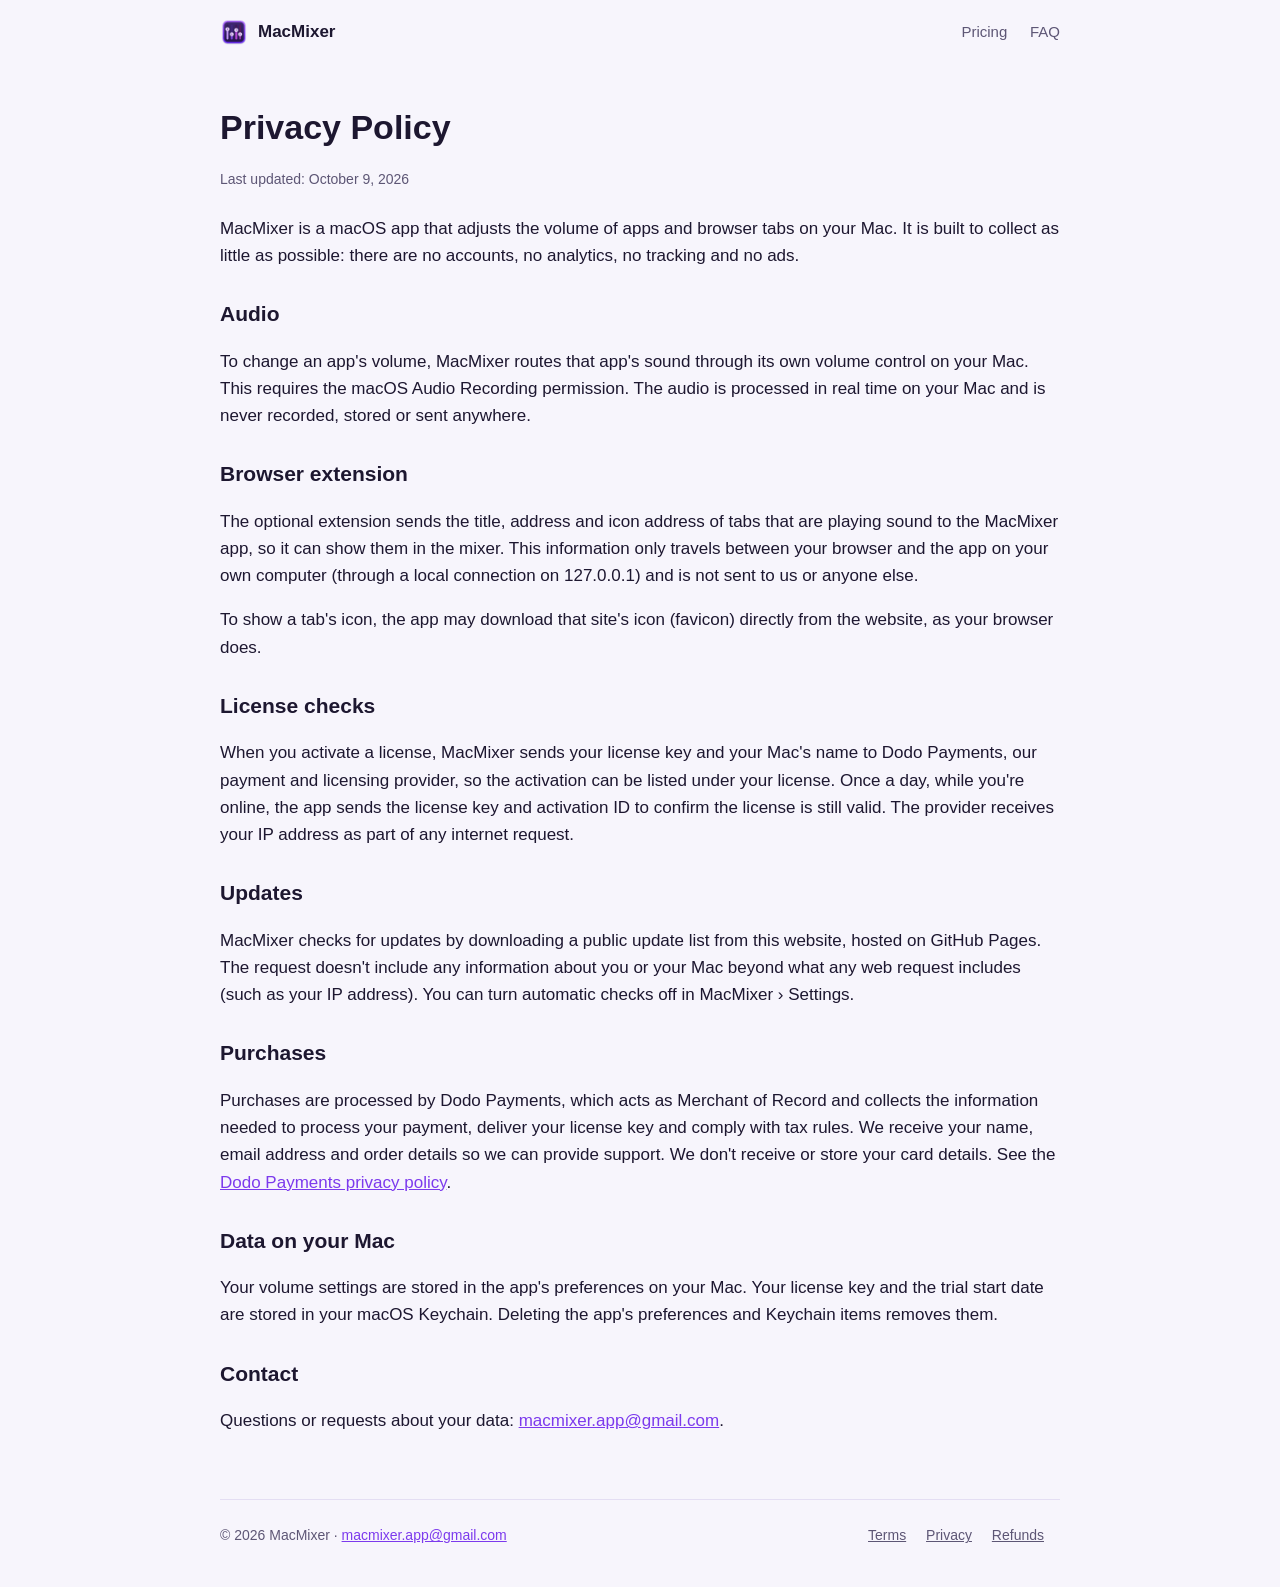
==== privacy.html @ a8a72b62 "Site do MacMixer" ====
<!doctype html>
<html lang="en">
<head>
  <meta charset="utf-8">
  <meta name="viewport" content="width=device-width, initial-scale=1">
  <title>Privacy Policy · MacMixer</title>
  <link rel="icon" type="image/png" sizes="32x32" href="assets/favicon-32.png">
  <link rel="stylesheet" href="assets/style.css">
</head>
<body>
  <div class="wrap">
    <header class="top">
      <a class="brand" href="./"><img src="assets/favicon-64.png" alt="">MacMixer</a>
      <nav>
        <a href="./#pricing">Pricing</a>
        <a href="./#faq">FAQ</a>
      </nav>
    </header>
    <main class="doc">
      <h1>Privacy Policy</h1>
      <p class="updated">Last updated: October 9, 2026</p>
      <p>MacMixer is a macOS app that adjusts the volume of apps and browser tabs on your Mac. It is built to collect as little as possible: there are no accounts, no analytics, no tracking and no ads.</p>

      <h2>Audio</h2>
      <p>To change an app's volume, MacMixer routes that app's sound through its own volume control on your Mac. This requires the macOS Audio Recording permission. The audio is processed in real time on your Mac and is never recorded, stored or sent anywhere.</p>

      <h2>Browser extension</h2>
      <p>The optional extension sends the title, address and icon address of tabs that are playing sound to the MacMixer app, so it can show them in the mixer. This information only travels between your browser and the app on your own computer (through a local connection on 127.0.0.1) and is not sent to us or anyone else.</p>
      <p>To show a tab's icon, the app may download that site's icon (favicon) directly from the website, as your browser does.</p>

      <h2>License checks</h2>
      <p>When you activate a license, MacMixer sends your license key and your Mac's name to Dodo Payments, our payment and licensing provider, so the activation can be listed under your license. Once a day, while you're online, the app sends the license key and activation ID to confirm the license is still valid. The provider receives your IP address as part of any internet request.</p>

      <h2>Updates</h2>
      <p>MacMixer checks for updates by downloading a public update list from this website, hosted on GitHub Pages. The request doesn't include any information about you or your Mac beyond what any web request includes (such as your IP address). You can turn automatic checks off in MacMixer › Settings.</p>

      <h2>Purchases</h2>
      <p>Purchases are processed by Dodo Payments, which acts as Merchant of Record and collects the information needed to process your payment, deliver your license key and comply with tax rules. We receive your name, email address and order details so we can provide support. We don't receive or store your card details. See the <a href="https://dodopayments.com/privacy-policy">Dodo Payments privacy policy</a>.</p>

      <h2>Data on your Mac</h2>
      <p>Your volume settings are stored in the app's preferences on your Mac. Your license key and the trial start date are stored in your macOS Keychain. Deleting the app's preferences and Keychain items removes them.</p>

      <h2>Contact</h2>
      <p>Questions or requests about your data: <a href="mailto:macmixer.app@gmail.com">macmixer.app@gmail.com</a>.</p>
    </main>
    <footer>
      <span>© 2026 MacMixer · <a href="mailto:macmixer.app@gmail.com">macmixer.app@gmail.com</a></span>
      <nav>
        <a href="terms.html">Terms</a>
        <a href="privacy.html">Privacy</a>
        <a href="refund.html">Refunds</a>
      </nav>
    </footer>
  </div>
</body>
</html>
---- assets/style.css ----
:root {
  --bg: #f7f5fc;
  --surface: #ffffff;
  --text: #1d1730;
  --muted: #5d5675;
  --line: #e4def3;
  --accent: #7c3aed;
  --accent-strong: #6425d6;
  --accent-soft: #efe7ff;
  --on-accent: #ffffff;
}

@media (prefers-color-scheme: dark) {
  :root {
    --bg: #120d1f;
    --surface: #1c1530;
    --text: #f1edfb;
    --muted: #a99fc4;
    --line: #2e2547;
    --accent: #9b6bff;
    --accent-strong: #b28cff;
    --accent-soft: #2a1f47;
    --on-accent: #120d1f;
  }
}

* { box-sizing: border-box; }

html { -webkit-text-size-adjust: 100%; }

body {
  margin: 0;
  background: var(--bg);
  color: var(--text);
  font: 17px/1.6 -apple-system, BlinkMacSystemFont, "SF Pro Text", "Helvetica Neue", Arial, sans-serif;
}

a { color: var(--accent); }

.wrap { max-width: 880px; margin: 0 auto; padding: 0 20px; }

header.top {
  display: flex; align-items: center; justify-content: space-between;
  padding: 18px 0;
}
header.top a.brand {
  display: flex; align-items: center; gap: 10px;
  color: var(--text); text-decoration: none; font-weight: 600;
}
header.top a.brand img { width: 28px; height: 28px; }
header.top nav a { color: var(--muted); text-decoration: none; margin-left: 18px; font-size: 15px; }
header.top nav a:hover { color: var(--text); }

.hero { text-align: center; padding: 48px 0 32px; }
.hero img { width: 152px; height: 152px; }
.hero h1 { font-size: 44px; line-height: 1.1; margin: 12px 0 10px; letter-spacing: -0.02em; }
.hero p.lead { font-size: 21px; color: var(--muted); max-width: 620px; margin: 0 auto; }

.actions { display: flex; gap: 12px; justify-content: center; flex-wrap: wrap; margin: 28px 0 8px; }
.button {
  display: inline-block; padding: 12px 22px; border-radius: 12px;
  font-weight: 600; text-decoration: none; border: 1px solid transparent;
}
.button.primary { background: var(--accent); color: var(--on-accent); }
.button.primary:hover { background: var(--accent-strong); }
.button.secondary { background: var(--surface); color: var(--text); border-color: var(--line); }
.button.disabled { opacity: 0.55; pointer-events: none; }
.note { text-align: center; color: var(--muted); font-size: 14px; }

section { padding: 36px 0; border-top: 1px solid var(--line); }
section h2 { font-size: 28px; margin: 0 0 18px; letter-spacing: -0.01em; }

.grid { display: grid; grid-template-columns: repeat(auto-fit, minmax(300px, 1fr)); gap: 16px; }
.card {
  background: var(--surface); border: 1px solid var(--line); border-radius: 16px; padding: 18px 20px;
}
.card h3 { margin: 0 0 6px; font-size: 18px; }
.card p { margin: 0; color: var(--muted); font-size: 16px; }

.price {
  background: var(--surface); border: 1px solid var(--line); border-radius: 20px;
  padding: 28px; text-align: center; max-width: 420px; margin: 0 auto;
}
.price .amount { font-size: 48px; font-weight: 700; letter-spacing: -0.02em; }
.price .amount small { font-size: 18px; color: var(--muted); font-weight: 500; }
.price ul { list-style: none; padding: 0; margin: 16px 0 22px; color: var(--muted); }
.price li { padding: 4px 0; }

details { background: var(--surface); border: 1px solid var(--line); border-radius: 12px; padding: 12px 16px; margin-bottom: 10px; }
details summary { cursor: pointer; font-weight: 600; }
details p { color: var(--muted); margin: 8px 0 0; }

.doc { padding: 24px 0 48px; }
.doc h1 { font-size: 34px; margin: 12px 0 4px; }
.doc .updated { color: var(--muted); font-size: 14px; margin-bottom: 24px; }
.doc h2 { font-size: 21px; margin: 28px 0 8px; }
.doc p, .doc li { color: var(--text); }

footer {
  border-top: 1px solid var(--line); padding: 24px 0 40px;
  color: var(--muted); font-size: 14px;
  display: flex; flex-wrap: wrap; gap: 8px 20px; justify-content: space-between;
}
footer nav a { color: var(--muted); margin-right: 16px; }

@media (max-width: 560px) {
  .hero h1 { font-size: 34px; }
  .hero p.lead { font-size: 18px; }
  header.top nav a { margin-left: 12px; }
}
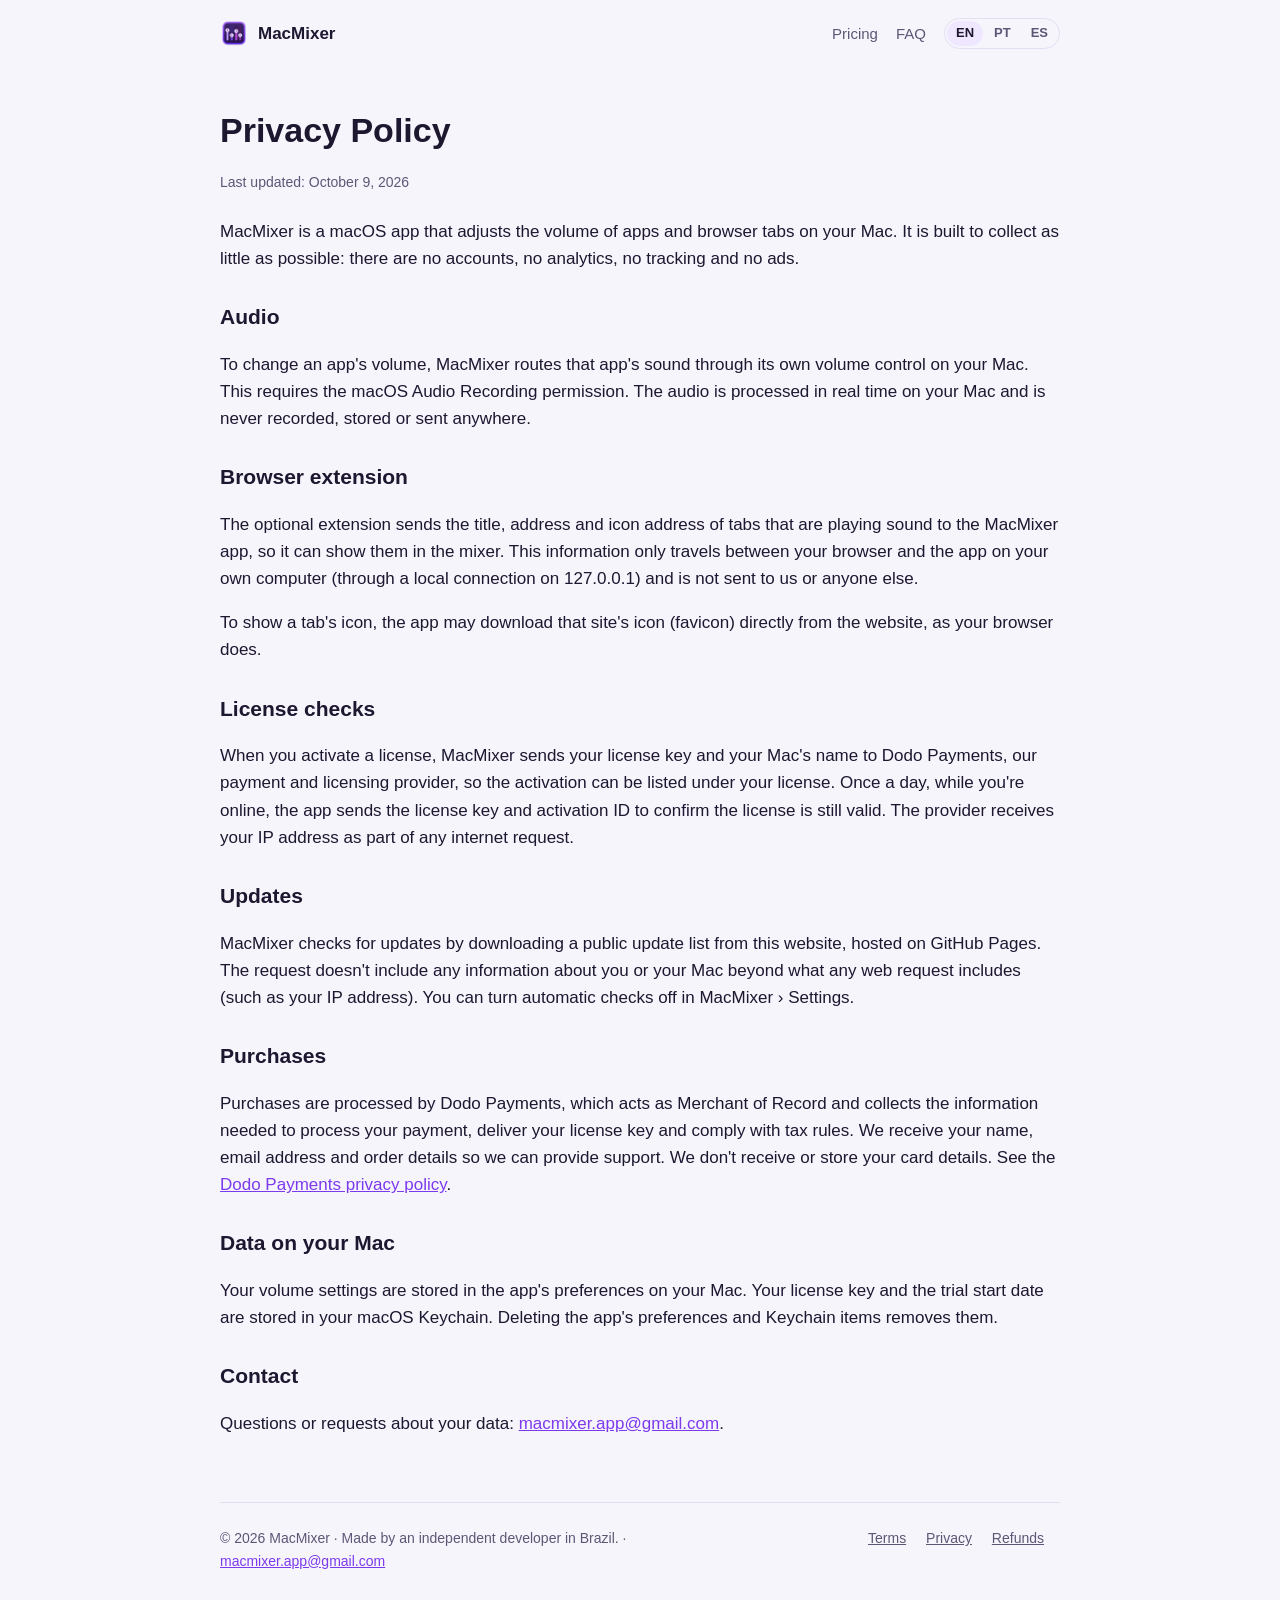
==== commit 2751e824: "Site em inglês, português e espanhol, print do painel e melhorias de conversão" ====
--- a/privacy.html
+++ b/privacy.html
@@ -4,17 +4,49 @@
   <meta charset="utf-8">
   <meta name="viewport" content="width=device-width, initial-scale=1">
   <title>Privacy Policy · MacMixer</title>
+  <meta name="description" content="Privacy Policy · MacMixer: Menu bar app for macOS 15+">
+  <link rel="canonical" href="https://macmixer-app.github.io/privacy.html">
+  <meta property="og:type" content="website">
+  <meta property="og:site_name" content="MacMixer">
+  <meta property="og:title" content="Privacy Policy · MacMixer">
+  <meta property="og:description" content="Privacy Policy · MacMixer: Menu bar app for macOS 15+">
+  <meta property="og:url" content="https://macmixer-app.github.io/privacy.html">
+  <meta property="og:image" content="https://macmixer-app.github.io/assets/og-en.png">
+  <meta property="og:image:width" content="1200">
+  <meta property="og:image:height" content="630">
+  <meta property="og:locale" content="en_US">
+  <meta name="twitter:card" content="summary_large_image">
+  <link rel="alternate" hreflang="en" href="https://macmixer-app.github.io/privacy.html">
+  <link rel="alternate" hreflang="pt-BR" href="https://macmixer-app.github.io/pt/privacy.html">
+  <link rel="alternate" hreflang="es" href="https://macmixer-app.github.io/es/privacy.html">
+  <link rel="alternate" hreflang="x-default" href="https://macmixer-app.github.io/privacy.html">
   <link rel="icon" type="image/png" sizes="32x32" href="assets/favicon-32.png">
+  <link rel="icon" type="image/png" sizes="64x64" href="assets/favicon-64.png">
+  <link rel="apple-touch-icon" href="assets/icon-512.png">
   <link rel="stylesheet" href="assets/style.css">
+  <script>
+    // Primeira visita: leva para o idioma do navegador; depois, vale o que a pessoa escolheu no seletor.
+    (function () {
+      var lang = null;
+      try { lang = localStorage.getItem("lang"); } catch (e) {}
+      if (!lang) {
+        var preferred = ((navigator.languages && navigator.languages[0]) || navigator.language || "").toLowerCase();
+        lang = preferred.indexOf("pt") === 0 ? "pt" : preferred.indexOf("es") === 0 ? "es" : "en";
+      }
+      if (lang === "pt" || lang === "es") {
+        location.replace("/" + lang + "/" + location.pathname.split("/").pop() + location.hash);
+      }
+    })();
+  </script>
 </head>
 <body>
   <div class="wrap">
     <header class="top">
       <a class="brand" href="./"><img src="assets/favicon-64.png" alt="">MacMixer</a>
-      <nav>
-        <a href="./#pricing">Pricing</a>
-        <a href="./#faq">FAQ</a>
-      </nav>
+      <div class="right">
+        <nav class="sections"><a href="./#pricing">Pricing</a><a href="./#faq">FAQ</a></nav>
+        <nav class="lang" aria-label="Language"><a href="privacy.html" data-lang="en" hreflang="en" aria-current="true">EN</a><a href="pt/privacy.html" data-lang="pt" hreflang="pt-BR">PT</a><a href="es/privacy.html" data-lang="es" hreflang="es">ES</a></nav>
+      </div>
     </header>
     <main class="doc">
       <h1>Privacy Policy</h1>
@@ -44,7 +76,7 @@
       <p>Questions or requests about your data: <a href="mailto:macmixer.app@gmail.com">macmixer.app@gmail.com</a>.</p>
     </main>
     <footer>
-      <span>© 2026 MacMixer · <a href="mailto:macmixer.app@gmail.com">macmixer.app@gmail.com</a></span>
+      <span>© 2026 MacMixer · Made by an independent developer in Brazil. · <a href="mailto:macmixer.app@gmail.com">macmixer.app@gmail.com</a></span>
       <nav>
         <a href="terms.html">Terms</a>
         <a href="privacy.html">Privacy</a>
@@ -52,5 +84,12 @@
       </nav>
     </footer>
   </div>
+  <script>
+    document.querySelectorAll("nav.lang a").forEach(function (link) {
+      link.addEventListener("click", function () {
+        try { localStorage.setItem("lang", link.dataset.lang); } catch (e) {}
+      });
+    });
+  </script>
 </body>
 </html>
--- a/assets/style.css
+++ b/assets/style.css
@@ -52,7 +52,8 @@
 header.top nav a:hover { color: var(--text); }
 
 .hero { text-align: center; padding: 48px 0 32px; }
-.hero img { width: 152px; height: 152px; }
+.hero img.hero-icon { width: 88px; height: 88px; }
+.hero .eyebrow { margin: 10px 0 0; color: var(--accent); font-weight: 600; font-size: 15px; letter-spacing: 0.01em; }
 .hero h1 { font-size: 44px; line-height: 1.1; margin: 12px 0 10px; letter-spacing: -0.02em; }
 .hero p.lead { font-size: 21px; color: var(--muted); max-width: 620px; margin: 0 auto; }
 
@@ -64,7 +65,10 @@
 .button.primary { background: var(--accent); color: var(--on-accent); }
 .button.primary:hover { background: var(--accent-strong); }
 .button.secondary { background: var(--surface); color: var(--text); border-color: var(--line); }
-.button.disabled { opacity: 0.55; pointer-events: none; }
+.button.large { padding: 14px 28px; font-size: 18px; }
+.button.disabled {
+  background: transparent; color: var(--muted); border: 1px dashed var(--line); pointer-events: none;
+}
 .note { text-align: center; color: var(--muted); font-size: 14px; }
 
 section { padding: 36px 0; border-top: 1px solid var(--line); }
@@ -108,3 +112,54 @@
   .hero p.lead { font-size: 18px; }
   header.top nav a { margin-left: 12px; }
 }
+
+header.top .right { display: flex; align-items: center; gap: 18px; flex-wrap: wrap; justify-content: flex-end; }
+header.top nav.lang { display: flex; gap: 2px; padding: 2px; border: 1px solid var(--line); border-radius: 999px; }
+header.top nav.lang a {
+  margin: 0; padding: 2px 9px; border-radius: 999px; font-size: 13px; font-weight: 600; color: var(--muted);
+}
+header.top nav.lang a[aria-current="true"] { background: var(--accent-soft); color: var(--text); }
+.doc .translation-note { color: var(--muted); font-size: 14px; border-left: 3px solid var(--line); padding-left: 10px; }
+
+@media (max-width: 560px) {
+  header.top { align-items: flex-start; }
+  header.top nav.sections { display: none; }
+}
+
+.hero .buy-link { margin: 10px 0 0; font-size: 15px; }
+.hero .microcopy { margin: 18px auto 0; color: var(--muted); font-size: 14px; max-width: 560px; }
+.hero ul.badges { list-style: none; padding: 0; margin: 14px 0 0; display: flex; flex-wrap: wrap; gap: 8px; justify-content: center; }
+.hero ul.badges li {
+  font-size: 13px; color: var(--muted); background: var(--surface); border: 1px solid var(--line);
+  border-radius: 999px; padding: 4px 12px;
+}
+.hero ul.badges li::before { content: "✓ "; color: var(--accent); font-weight: 700; }
+.hero img.screenshot {
+  display: block; width: 100%; max-width: 760px; height: auto; margin: 36px auto 0;
+  border-radius: 14px; box-shadow: 0 18px 50px rgba(20, 8, 50, 0.35);
+}
+.mobile-only { display: none; }
+html.is-mobile .desktop-only { display: none; }
+html.is-mobile .mobile-only { display: block; margin-top: 24px; }
+.mobile-text { color: var(--muted); margin: 0 0 12px; }
+
+ol.steps { list-style: none; counter-reset: step; padding: 0; margin: 0; display: grid; gap: 12px; }
+ol.steps li {
+  counter-increment: step; position: relative; padding: 14px 18px 14px 58px;
+  background: var(--surface); border: 1px solid var(--line); border-radius: 14px;
+}
+ol.steps li::before {
+  content: counter(step); position: absolute; left: 16px; top: 50%; transform: translateY(-50%);
+  width: 28px; height: 28px; border-radius: 50%; background: var(--accent-soft); color: var(--accent);
+  font-weight: 700; display: grid; place-items: center; font-size: 15px;
+}
+
+.price .tagline { margin: 2px 0 0; color: var(--muted); }
+.price ul { text-align: left; display: inline-block; }
+.price ul li { padding-left: 1.6em; text-indent: -1.6em; }
+.price ul li::before { content: "✓"; color: var(--accent); font-weight: 700; display: inline-block; width: 1.6em; text-indent: 0; }
+.price .try-first { margin: 14px 0 0; font-size: 15px; }
+footer span { max-width: 560px; }
+@media (max-width: 560px) {
+  .price .amount small { display: block; }
+}
